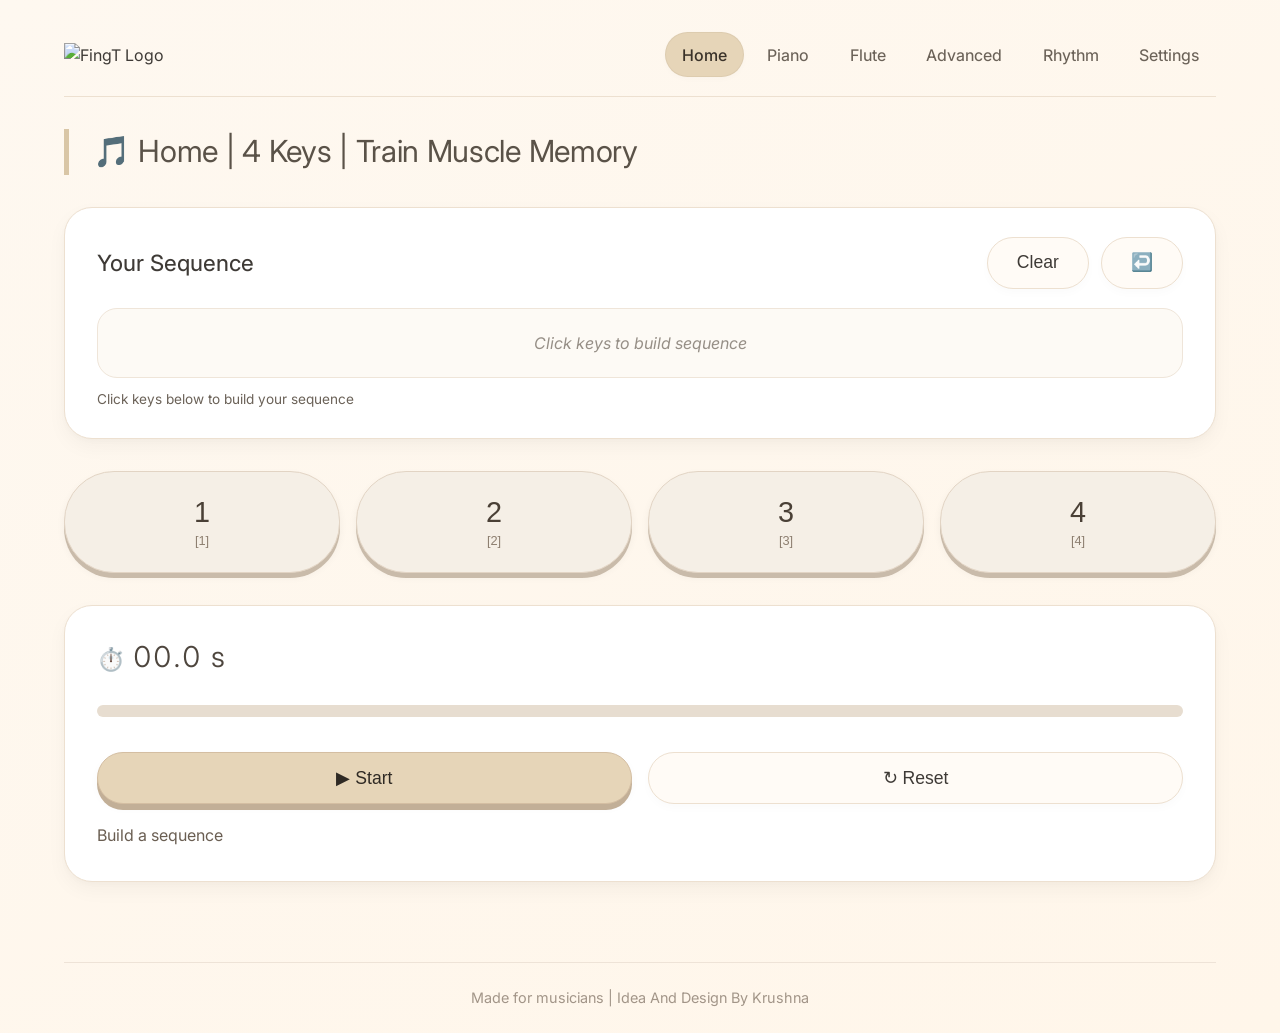
==== index.html @ 9da02b33 "Add files via upload" ====
<!DOCTYPE html>
<html lang="en">
<head>
  <meta charset="UTF-8">
  <meta name="viewport" content="width=device-width, initial-scale=1.0, maximum-scale=1.0, user-scalable=yes">
  <title>FingT · Home</title>
  <link rel="preconnect" href="https://fonts.googleapis.com">
  <link rel="preconnect" href="https://fonts.gstatic.com" crossorigin>
  <link href="https://fonts.googleapis.com/css2?family=Inter:opsz@14..32&display=swap" rel="stylesheet">
  <link rel="stylesheet" href="styles.css">
</head>
<body>
  <div class="app-wrapper">
    <header class="app-header">
      <div class="logo">
        <img src="Fing_T_logo.png" alt="FingT Logo" class="logo-img">
      </div>
      <nav class="main-nav">
        <a href="index.html" class="nav-link active">Home</a>
        <a href="piano.html" class="nav-link">Piano</a>
        <a href="flute.html" class="nav-link">Flute</a>
        <a href="advanced.html" class="nav-link">Advanced</a>
        <a href="rhythm.html" class="nav-link">Rhythm</a>
        <a href="settings.html" class="nav-link">Settings</a>
      </nav>
    </header>

    <main class="trainer-container">
      <h1 class="mode-title">🎵 Home | 4 Keys | Train Muscle Memory </h1>

      <!-- Sequence Builder Area -->
      <section class="sequence-section card">
        <div class="section-header">
          <h2>Your Sequence</h2>
          <div class="sequence-actions">
            <button id="clearSeqBtn" class="btn-secondary" aria-label="Clear sequence">Clear</button>
            <button id="removeLastBtn" class="btn-secondary" aria-label="Remove last">↩️</button>
          </div>
        </div>
        <div id="sequenceDisplay" class="sequence-display">
          <!-- Sequence chips will appear here -->
        </div>
        <p class="hint">Click keys below to build your sequence</p>
      </section>

      <!-- Keypad -->
      <section class="keypad-section">
        <div id="keypadContainer" class="keypad-grid">
          <!-- Dynamically populated with 4 keys -->
        </div>
      </section>

      <!-- Training Controls & Timer -->
      <section class="training-panel card">
        <div class="timer-area">
          <span class="timer-label">⏱️</span>
          <span id="timerDisplay" class="timer-value">00.0 s</span>
        </div>
        <div class="progress-container">
          <div id="progressBar" class="progress-bar" style="width: 0%;"></div>
        </div>
        <div class="control-group">
          <button id="startBtn" class="btn-primary">▶ Start</button>
          <button id="resetBtn" class="btn-secondary">↻ Reset</button>
        </div>
        <div id="stateMessage" class="state-message"></div>
      </section>
    </main>

    <footer class="app-footer">
      <span>Made for musicians | Idea And Design By Krushna</span>
    </footer>
  </div>

  <!-- Modal Popup (hidden by default) -->
  <div id="popupModal" class="modal-overlay" style="display: none;">
    <div class="modal-card">
      <p id="popupMessage"></p>
      <button id="popupCloseBtn" class="btn-primary">OK</button>
    </div>
  </div>

  <script src="script.js"></script>
  <script>
    // Page-specific initialization: Home mode (4 keys, no special sound)
    document.addEventListener('DOMContentLoaded', () => {
      if (typeof FingT !== 'undefined') {
        FingT.init({
          mode: 'home',
          keyCount: 4,
          soundType: null,        // no sound in home mode
          predefined: null
        });
      } else {
        console.error('FingT core not loaded');
      }
    });
  </script>
</body>
</html>
---- styles.css ----
/* ============================================
   FingT — Global Styles
   Light, warm, elegant, music-inspired
   ============================================ */

/* ----- RESET & BASE ----- */
* {
  margin: 0;
  padding: 0;
  box-sizing: border-box;
}

:root {
  --bg-main: #fff9f0;
  --bg-card: #ffffff;
  --bg-header: #fdf6e9;
  --accent-warm: #e6d5b8;
  --accent-soft: #d9c6a6;
  --text-primary: #3e3a36;
  --text-secondary: #6b6258;
  --border-light: #ede0d0;
  --shadow-soft: 0 8px 20px rgba(0, 0, 0, 0.04), 0 2px 6px rgba(0, 0, 0, 0.02);
  --success-glow: rgba(76, 175, 80, 0.25);
  --error-glow: rgba(244, 67, 54, 0.25);
  --key-default: #f5efe6;
  --key-hover: #e8dccc;
  --key-active: #d4c4ae;
  --font-main: 'Inter', -apple-system, BlinkMacSystemFont, sans-serif;
  --transition: all 0.2s ease;
}

body {
  font-family: var(--font-main);
  background: linear-gradient(145deg, #fef8f0 0%, #fff6ea 100%);
  color: var(--text-primary);
  min-height: 100vh;
  display: flex;
  flex-direction: column;
  line-height: 1.5;
  -webkit-font-smoothing: antialiased;
}

.app-wrapper {
  max-width: 1200px;
  margin: 0 auto;
  padding: 1rem 1.5rem;
  width: 100%;
  flex: 1;
  display: flex;
  flex-direction: column;
}

/* ----- HEADER & NAVIGATION ----- */
.app-header {
  display: flex;
  flex-wrap: wrap;
  align-items: center;
  justify-content: space-between;
  padding: 1rem 0 1.2rem;
  border-bottom: 1px solid var(--border-light);
  margin-bottom: 2rem;
}

.logo {
  display: flex;
  align-items: center;
  height: auto;
}

.logo-img {
  max-height: 50px;
  max-width: 150px;
  width: auto;
  height: auto;
  object-fit: contain;
  transition: var(--transition);
}

.main-nav {
  display: flex;
  flex-wrap: wrap;
  gap: 0.4rem;
}

.nav-link {
  padding: 0.6rem 1rem;
  border-radius: 30px;
  text-decoration: none;
  font-weight: 450;
  color: var(--text-secondary);
  transition: var(--transition);
  background: transparent;
  border: 1px solid transparent;
}

.nav-link:hover {
  background: var(--key-default);
  color: var(--text-primary);
}

.nav-link.active {
  background: var(--accent-warm);
  color: #3a3229;
  font-weight: 500;
  border-color: rgba(184, 166, 142, 0.2);
  box-shadow: 0 2px 6px rgba(0,0,0,0.02);
}

/* ----- MAIN CONTAINERS ----- */
.trainer-container,
.settings-container {
  flex: 1;
}

.mode-title {
  font-size: 1.9rem;
  font-weight: 400;
  margin-bottom: 2rem;
  color: #5a5248;
  letter-spacing: -0.01em;
  border-left: 5px solid var(--accent-soft);
  padding-left: 1.5rem;
}

/* ----- CARDS ----- */
.card {
  background: var(--bg-card);
  border-radius: 28px;
  padding: 1.8rem 2rem;
  margin-bottom: 2rem;
  box-shadow: var(--shadow-soft);
  border: 1px solid var(--border-light);
  transition: box-shadow 0.3s, transform 0.2s;
}

.card:hover {
  box-shadow: 0 12px 28px rgba(0, 0, 0, 0.05);
}

/* Sequence section */
.sequence-section .section-header {
  display: flex;
  justify-content: space-between;
  align-items: center;
  margin-bottom: 1.2rem;
}

.sequence-section h2 {
  font-size: 1.4rem;
  font-weight: 450;
  color: var(--text-primary);
}

.sequence-actions {
  display: flex;
  gap: 0.8rem;
}

.sequence-display {
  min-height: 70px;
  background: #fdfaf5;
  border-radius: 20px;
  padding: 1rem 1.4rem;
  display: flex;
  flex-wrap: wrap;
  align-items: center;
  gap: 0.6rem;
  border: 1px solid #efe5d9;
  transition: var(--transition);
}

.sequence-chip {
  background: var(--accent-warm);
  padding: 0.5rem 1rem;
  border-radius: 40px;
  font-weight: 500;
  color: #3f362d;
  box-shadow: inset 0 1px 3px rgba(255,255,255,0.8), 0 2px 4px rgba(0,0,0,0.02);
  font-size: 1.1rem;
  border: 1px solid rgba(255,255,240,0.6);
}

.empty-sequence {
  color: var(--text-secondary);
  opacity: 0.7;
  font-style: italic;
  width: 100%;
  text-align: center;
}

.hint {
  margin-top: 0.7rem;
  font-size: 0.85rem;
  color: var(--text-secondary);
}

/* ----- KEYPAD ----- */
.keypad-section {
  margin-bottom: 2rem;
}

.keypad-grid {
  display: grid;
  grid-template-columns: repeat(auto-fit, minmax(80px, 1fr));
  gap: 1rem;
  justify-content: center;
}

/* Advanced mode grid adjust */
.keypad-advanced {
  grid-template-columns: repeat(5, 1fr);
}

.key-btn {
  background: var(--key-default);
  border: 1px solid #e2d4c4;
  border-radius: 50px;
  padding: 1.5rem 0.5rem;
  font-size: 1.8rem;
  font-weight: 400;
  color: #4a4036;
  cursor: pointer;
  box-shadow: 0 5px 0 #c9bbaa, 0 4px 8px rgba(0,0,0,0.05);
  transition: all 0.08s ease-out;
  text-align: center;
  backdrop-filter: blur(4px);
  user-select: none;
}

.key-btn:hover {
  background: var(--key-hover);
  transform: translateY(-1px);
  box-shadow: 0 6px 0 #c2b3a2, 0 6px 12px rgba(0,0,0,0.04);
}

.key-btn:active {
  transform: translateY(4px);
  box-shadow: 0 2px 0 #b8a894, 0 3px 6px rgba(0,0,0,0.05);
  background: var(--key-active);
}

.key-btn.disabled,
.key-btn:disabled {
  opacity: 0.6;
  transform: none;
  box-shadow: 0 3px 0 #c9bbaa;
  pointer-events: none;
  filter: grayscale(0.2);
}

.key-mapping-hint {
  display: block;
  font-size: 0.8rem;
  margin-top: 4px;
  color: #8d7f70;
  font-weight: 400;
}

/* ----- TRAINING PANEL ----- */
.training-panel {
  display: flex;
  flex-direction: column;
  gap: 1.2rem;
}

.timer-area {
  display: flex;
  align-items: baseline;
  gap: 0.5rem;
  font-size: 1.8rem;
  font-weight: 350;
  color: #4e463e;
}

.timer-label {
  font-size: 1.4rem;
}

.timer-value {
  font-variant-numeric: tabular-nums;
  letter-spacing: 1px;
}

.progress-container {
  height: 12px;
  background: #e7ddd0;
  border-radius: 40px;
  overflow: hidden;
  margin: 0.5rem 0;
}

.progress-bar {
  height: 100%;
  width: 0%;
  background: linear-gradient(90deg, #b8a68e, #9b8a74);
  border-radius: 40px;
  transition: width 0.25s ease;
}

.control-group {
  display: flex;
  gap: 1rem;
  margin-top: 0.5rem;
}

.btn-primary,
.btn-secondary {
  border: none;
  padding: 0.9rem 1.8rem;
  border-radius: 60px;
  font-size: 1.1rem;
  font-weight: 500;
  cursor: pointer;
  transition: var(--transition);
  background: var(--bg-card);
  box-shadow: 0 4px 10px rgba(0,0,0,0.02);
  border: 1px solid var(--border-light);
  color: var(--text-primary);
  flex: 1;
}

.btn-primary {
  background: #e6d5b8;
  border-color: #d4bea2;
  box-shadow: 0 6px 0 #c2af97, 0 4px 10px rgba(0,0,0,0.03);
  color: #2f2a24;
}

.btn-primary:hover {
  background: #dccaa8;
  transform: translateY(-2px);
  box-shadow: 0 8px 0 #b8a48a, 0 6px 14px rgba(0,0,0,0.05);
}

.btn-primary:active {
  transform: translateY(4px);
  box-shadow: 0 4px 0 #b8a48a, 0 4px 8px rgba(0,0,0,0.03);
}

.btn-secondary {
  background: #fffbf6;
}

.btn-secondary:hover {
  background: #f5efe6;
}

.state-message {
  font-size: 1rem;
  min-height: 1.8rem;
  color: #6a5e52;
}

/* ----- GLOW STATES (success / failure) ----- */
.glow-success {
  animation: successPulse 1.2s ease-out;
}

.glow-failure {
  animation: failureShake 0.4s ease-out;
}

@keyframes successPulse {
  0% { box-shadow: 0 0 0 0 var(--success-glow); }
  30% { box-shadow: 0 0 30px 10px var(--success-glow); }
  100% { box-shadow: 0 0 0 0 transparent; }
}

@keyframes failureShake {
  0%,100% { transform: translateX(0); background-color: inherit; }
  20% { transform: translateX(-6px); background-color: rgba(244,67,54,0.08); }
  40% { transform: translateX(6px); }
  60% { transform: translateX(-3px); }
  80% { transform: translateX(3px); }
}

/* Modal popup */
.modal-overlay {
  position: fixed;
  top: 0; left: 0; width: 100%; height: 100%;
  background: rgba(245, 240, 235, 0.7);
  backdrop-filter: blur(5px);
  display: flex;
  align-items: center;
  justify-content: center;
  z-index: 1000;
}

.modal-card {
  background: #fffcf8;
  padding: 2.5rem 2.8rem;
  border-radius: 48px;
  box-shadow: 0 20px 40px rgba(100, 80, 60, 0.15);
  text-align: center;
  max-width: 340px;
  border: 1px solid #f0e4d4;
  animation: fadeSlide 0.2s;
}

.modal-card p {
  font-size: 1.5rem;
  margin-bottom: 1.8rem;
  color: #3b3229;
}

/* Success popup - Light green background */
.modal-card.success {
  background: linear-gradient(135deg, #e8f5e9 0%, #f1f8e9 100%);
  border-color: #81c784;
  border-width: 2px;
}

.modal-card.success p {
  color: #1b5e20;
  font-weight: 600;
}

/* Failure popup - Light red background */
.modal-card.failure {
  background: linear-gradient(135deg, #ffebee 0%, #fff8f8 100%);
  border-color: #e57373;
  border-width: 2px;
}

.modal-card.failure p {
  color: #c62828;
  font-weight: 600;
}

/* Warning popup - Light yellow/amber background */
.modal-card.warning {
  background: linear-gradient(135deg, #fff3e0 0%, #fffde7 100%);
  border-color: #ffb74d;
  border-width: 2px;
}

.modal-card.warning p {
  color: #e65100;
  font-weight: 600;
}

@keyframes fadeSlide {
  from { opacity: 0; transform: translateY(15px); }
  to { opacity: 1; transform: translateY(0); }
}

/* ----- RHYTHM MODE SPECIAL ----- */
.rhythm-selector {
  display: flex;
  align-items: center;
  gap: 1.2rem;
  flex-wrap: wrap;
}

.song-select {
  padding: 0.8rem 1.5rem;
  border-radius: 40px;
  border: 1px solid var(--border-light);
  background: white;
  font-size: 1rem;
  font-family: inherit;
  color: var(--text-primary);
  flex: 2;
  min-width: 180px;
}

.timing-indicator {
  margin-top: 0.5rem;
}

.timing-header {
  display: flex;
  justify-content: space-between;
  margin-bottom: 0.6rem;
  font-size: 0.95rem;
  color: var(--text-secondary);
}

.timing-bar-container {
  height: 10px;
  background: #e5d8cb;
  border-radius: 20px;
  overflow: hidden;
}

.timing-bar {
  height: 100%;
  width: 0%;
  background: #b89e84;
  border-radius: 20px;
  transition: width 0.05s linear;
}

/* ----- SETTINGS PAGE ----- */
.settings-card {
  max-width: 700px;
}

.mappings-list {
  display: flex;
  flex-direction: column;
  gap: 1.2rem;
  margin: 2rem 0;
}

.mapping-row {
  display: flex;
  align-items: center;
  gap: 1rem;
  flex-wrap: wrap;
}

.mapping-label {
  width: 100px;
  font-weight: 500;
}

.mapping-input {
  padding: 0.8rem 1.2rem;
  border-radius: 40px;
  border: 1px solid var(--border-light);
  background: #fffcf8;
  font-size: 1.2rem;
  width: 90px;
  text-align: center;
  font-family: monospace;
  text-transform: uppercase;
}

.mapping-input:focus {
  outline: 2px solid var(--accent-soft);
  border-color: transparent;
}

.settings-actions {
  display: flex;
  gap: 1rem;
  margin-top: 1.5rem;
}

.settings-message {
  margin-top: 1rem;
  color: #4a7a4e;
  font-weight: 450;
}

.info-card {
  background: #fcf7f1;
}

/* ----- FOOTER ----- */
.app-footer {
  margin-top: 3rem;
  padding: 1.5rem 0 0.5rem;
  text-align: center;
  color: #a29588;
  border-top: 1px solid #eee3d7;
  font-size: 0.9rem;
}

/* ----- RESPONSIVE ----- */
@media (max-width: 700px) {
  .app-wrapper { padding: 0.8rem 1rem; }
  .app-header { flex-direction: column; gap: 1rem; align-items: start; }
  .logo { width: 100%; justify-content: center; }
  .logo-img { max-height: 45px; max-width: 130px; }
  .main-nav { justify-content: flex-start; }
  .nav-link { padding: 0.5rem 0.8rem; font-size: 0.9rem; }
  .mode-title { font-size: 1.6rem; }
  .card { padding: 1.5rem 1.2rem; }
  .keypad-grid { grid-template-columns: repeat(2, 1fr); }
  .keypad-advanced { grid-template-columns: repeat(5, 1fr); }
  .key-btn { padding: 1rem 0.2rem; font-size: 1.5rem; }
  .control-group { flex-direction: column; }
  .btn-primary, .btn-secondary { width: 100%; }
  .piano-wrapper { flex-wrap: wrap; }
  .piano-white-key { flex: 0 0 calc(14.28% - 4px); }
}

/* ----- PIANO EXTENDED ----- */
.piano-section {
  margin-bottom: 2rem;
}

.piano-wrapper {
  display: flex;
  justify-content: center;
  align-items: flex-end;
  gap: 2px;
  padding: 3rem 1.5rem 1.5rem;
  background: linear-gradient(180deg, #f9f6f0 0%, #fef8f0 100%);
  border-radius: 20px;
  border: 2px solid var(--border-light);
  min-height: 280px;
  position: relative;
  flex-wrap: nowrap;
  overflow-x: auto;
}

.piano-white-key {
  flex: 0 0 calc(100% / 14);
  height: 200px;
  background: linear-gradient(180deg, #ffffff 0%, #fdfaf5 50%, #f5efe6 100%);
  border: 2px solid #ccc;
  border-bottom-width: 8px;
  border-bottom-color: #999;
  border-radius: 0 0 10px 10px;
  cursor: pointer;
  display: flex;
  align-items: flex-end;
  justify-content: center;
  padding-bottom: 10px;
  font-weight: 600;
  color: #666;
  font-size: 0.85rem;
  transition: var(--transition);
  position: relative;
  user-select: none;
  box-shadow: inset 0 -5px 8px rgba(0,0,0,0.08);
  min-width: 30px;
}

.piano-white-key:hover {
  background: linear-gradient(180deg, #f0f0f0 0%, #f5f0eb 50%, #e8dccc 100%);
  box-shadow: inset 0 -5px 8px rgba(0,0,0,0.12), 0 2px 8px rgba(0,0,0,0.1);
}

.piano-white-key:active {
  background: linear-gradient(180deg, #e5e5e5 0%, #e8dccc 50%, #d4c4ae 100%);
  border-bottom-color: #666;
  transform: translateY(2px);
}

.piano-black-key {
  position: absolute;
  flex: 0 0 calc(100% / 21);
  height: 120px;
  background: linear-gradient(180deg, #1a1a1a 0%, #000 50%, #0d0d0d 100%);
  border: 2px solid #000;
  border-bottom-width: 6px;
  border-radius: 0 0 8px 8px;
  cursor: pointer;
  display: flex;
  align-items: flex-end;
  justify-content: center;
  padding-bottom: 8px;
  font-weight: 700;
  color: #fff;
  font-size: 0.8rem;
  transition: var(--transition);
  user-select: none;
  box-shadow: inset 0 -3px 5px rgba(0,0,0,0.3), 0 2px 6px rgba(0,0,0,0.2);
  min-width: 25px;
  z-index: 10;
}

.piano-black-key:hover {
  background: linear-gradient(180deg, #2a2a2a 0%, #1a1a1a 50%, #0f0f0f 100%);
  box-shadow: inset 0 -3px 5px rgba(0,0,0,0.4), 0 2px 8px rgba(0,0,0,0.3);
}

.piano-black-key:active {
  background: linear-gradient(180deg, #0a0a0a 0%, #000 50%, #000 100%);
  border-bottom-color: #333;
  transform: translateY(1px);
}

.piano-mapping-section,
.piano-config-section {
  margin-bottom: 2rem;
}

.piano-guide-section {
  margin-bottom: 2rem;
  background: linear-gradient(135deg, rgba(230, 213, 184, 0.15) 0%, rgba(217, 198, 166, 0.1) 100%);
}

.keyboard-layout-guide {
  display: grid;
  grid-template-columns: repeat(auto-fit, minmax(320px, 1fr));
  gap: 2rem;
  margin: 1.5rem 0;
}

.layout-group {
  padding: 1.5rem;
  background: rgba(255, 255, 255, 0.6);
  border-radius: 15px;
  border: 1px solid var(--border-light);
}

.layout-group h3 {
  color: var(--text-primary);
  margin-bottom: 1.2rem;
  font-size: 1.05rem;
  font-weight: 600;
}

.layout-row {
  display: flex;
  gap: 0.6rem;
  justify-content: center;
  flex-wrap: wrap;
  margin-bottom: 0.8rem;
}

.key-label {
  min-width: 40px;
  height: 40px;
  display: flex;
  align-items: center;
  justify-content: center;
  border-radius: 8px;
  font-weight: 600;
  font-size: 0.95rem;
  border: 2px solid;
  transition: var(--transition);
}

.key-label.primary {
  background: linear-gradient(135deg, #ffffff, #fdfaf5);
  border-color: #ccc;
  color: #333;
  box-shadow: inset 0 -2px 4px rgba(0,0,0,0.05), 0 2px 4px rgba(0,0,0,0.08);
}

.key-label.primary:hover {
  background: linear-gradient(135deg, #f5f0eb, #e8dccc);
  transform: translateY(-1px);
}

.key-label.secondary {
  background: linear-gradient(135deg, #e6d5b8, #dccaa8);
  border-color: var(--accent-soft);
  color: #3a3229;
  box-shadow: inset 0 -2px 4px rgba(0,0,0,0.08), 0 2px 4px rgba(0,0,0,0.1);
}

.key-label.secondary:hover {
  background: linear-gradient(135deg, #dccaa8, #d0bea2);
  transform: translateY(-1px);
}

.layout-notes {
  text-align: center;
  color: var(--text-secondary);
  font-size: 0.9rem;
  letter-spacing: 0.1em;
  font-weight: 500;
  margin: 0.8rem 0;
}

  .piano-mapping-grid,
  .piano-config-buttons {
    display: grid;
    grid-template-columns: repeat(auto-fill, minmax(100px, 1fr));
    gap: 0.8rem;
    margin: 1.5rem 0;
  }

.piano-mapping-card,
.piano-config-btn {
  padding: 0.8rem 1rem;
  border-radius: 12px;
  background: var(--key-default);
  border: 1px solid var(--border-light);
  font-weight: 500;
  color: var(--text-primary);
  transition: var(--transition);
  cursor: pointer;
  text-align: center;
  font-size: 0.95rem;
}

.piano-mapping-card {
  background: linear-gradient(135deg, #f5efe6, #e8dccc);
  border: 1px solid var(--accent-soft);
  font-family: monospace;
}

.piano-config-btn {
  background: linear-gradient(135deg, #e6d5b8, #dccaa8);
  border: 2px solid var(--accent-soft);
  font-weight: 600;
  cursor: pointer;
}

.piano-config-btn:hover {
  background: linear-gradient(135deg, #dccaa8, #d0bea2);
  transform: translateY(-2px);
  box-shadow: 0 4px 12px rgba(0,0,0,0.1);
}

.piano-config-btn:active {
  transform: translateY(0);
}

.piano-toast {
  position: fixed;
  bottom: 2rem;
  right: 2rem;
  background: linear-gradient(135deg, #7f6e58, #b8a68e);
  color: white;
  padding: 1.2rem 1.8rem;
  border-radius: 30px;
  box-shadow: 0 8px 24px rgba(0,0,0,0.15);
  font-weight: 500;
  animation: slideUp 0.3s ease-out;
  z-index: 1000;
  max-width: 300px;
}

@keyframes slideUp {
  from {
    opacity: 0;
    transform: translateY(30px);
  }
  to {
    opacity: 1;
    transform: translateY(0);
  }
}

@media (max-width: 900px) {
  .piano-wrapper {
    min-height: 240px;
    padding: 2.5rem 1rem;
  }
  
  .piano-white-key {
    height: 160px;
    font-size: 0.75rem;
    flex: 0 0 calc(100% / 14);
  }
  
  .piano-black-key {
    height: 100px;
    font-size: 0.7rem;
  }
  
  .piano-mapping-grid,
  .piano-config-buttons {
    grid-template-columns: repeat(auto-fill, minmax(80px, 1fr));
  }
}

@media (max-width: 600px) {
  .logo-img { max-height: 35px; max-width: 110px; }
  
  .piano-wrapper {
    min-height: 200px;
    padding: 2rem 0.5rem;
  }
  
  .piano-white-key {
    height: 140px;
    font-size: 0.7rem;
    padding-bottom: 8px;
    flex: 0 0 calc(100% / 14);
  }
  
  .piano-black-key {
    height: 85px;
    font-size: 0.65rem;
    padding-bottom: 6px;
  }
  
  .piano-mapping-grid,
  .piano-config-buttons {
    grid-template-columns: repeat(auto-fill, minmax(70px, 1fr));
    gap: 0.6rem;
  }
  
  .piano-toast {
    bottom: 1rem;
    right: 1rem;
    left: 1rem;
    max-width: none;
  }

  .layout-row {
    gap: 0.4rem;
  }

  .key-label {
    min-width: 36px;
    height: 36px;
    font-size: 0.9rem;
  }

  .layout-notes {
    font-size: 0.85rem;
  }
}
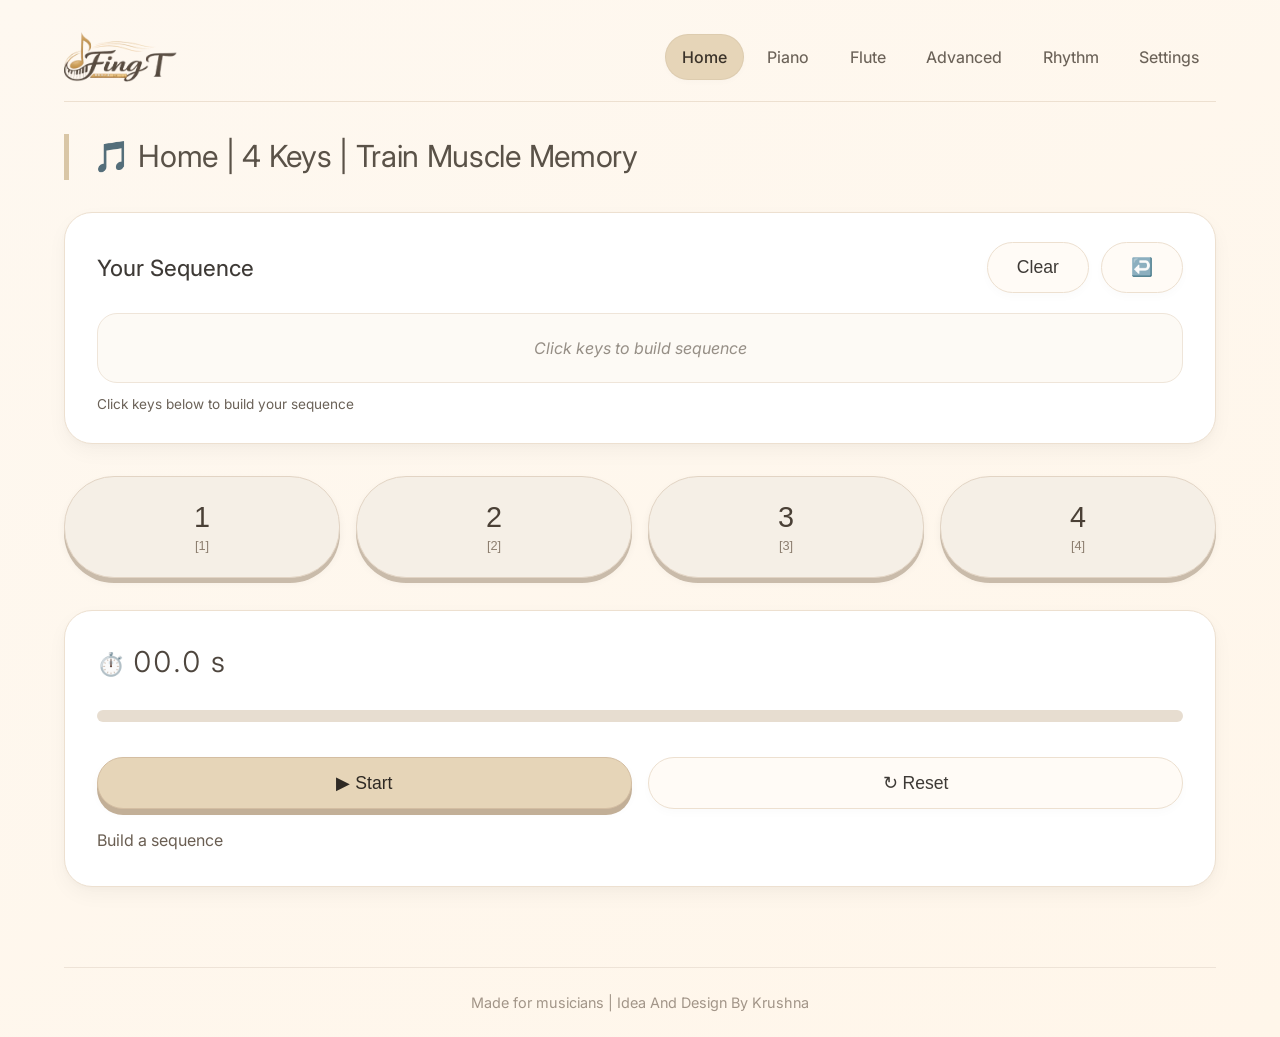
==== commit 3589a975: "Fix logo image source path in index.html" ====
--- a/index.html
+++ b/index.html
@@ -3,7 +3,7 @@
 <head>
   <meta charset="UTF-8">
   <meta name="viewport" content="width=device-width, initial-scale=1.0, maximum-scale=1.0, user-scalable=yes">
-  <title>FingT · Home</title>
+  <title>FingT | Home</title>
   <link rel="preconnect" href="https://fonts.googleapis.com">
   <link rel="preconnect" href="https://fonts.gstatic.com" crossorigin>
   <link href="https://fonts.googleapis.com/css2?family=Inter:opsz@14..32&display=swap" rel="stylesheet">
@@ -13,7 +13,7 @@
   <div class="app-wrapper">
     <header class="app-header">
       <div class="logo">
-        <img src="Fing_T_logo.png" alt="FingT Logo" class="logo-img">
+        <img src="/Fing_T_Logo.png" alt="FingT Logo" class="logo-img">
       </div>
       <nav class="main-nav">
         <a href="index.html" class="nav-link active">Home</a>
@@ -97,4 +97,4 @@
     });
   </script>
 </body>
-</html>+</html>
